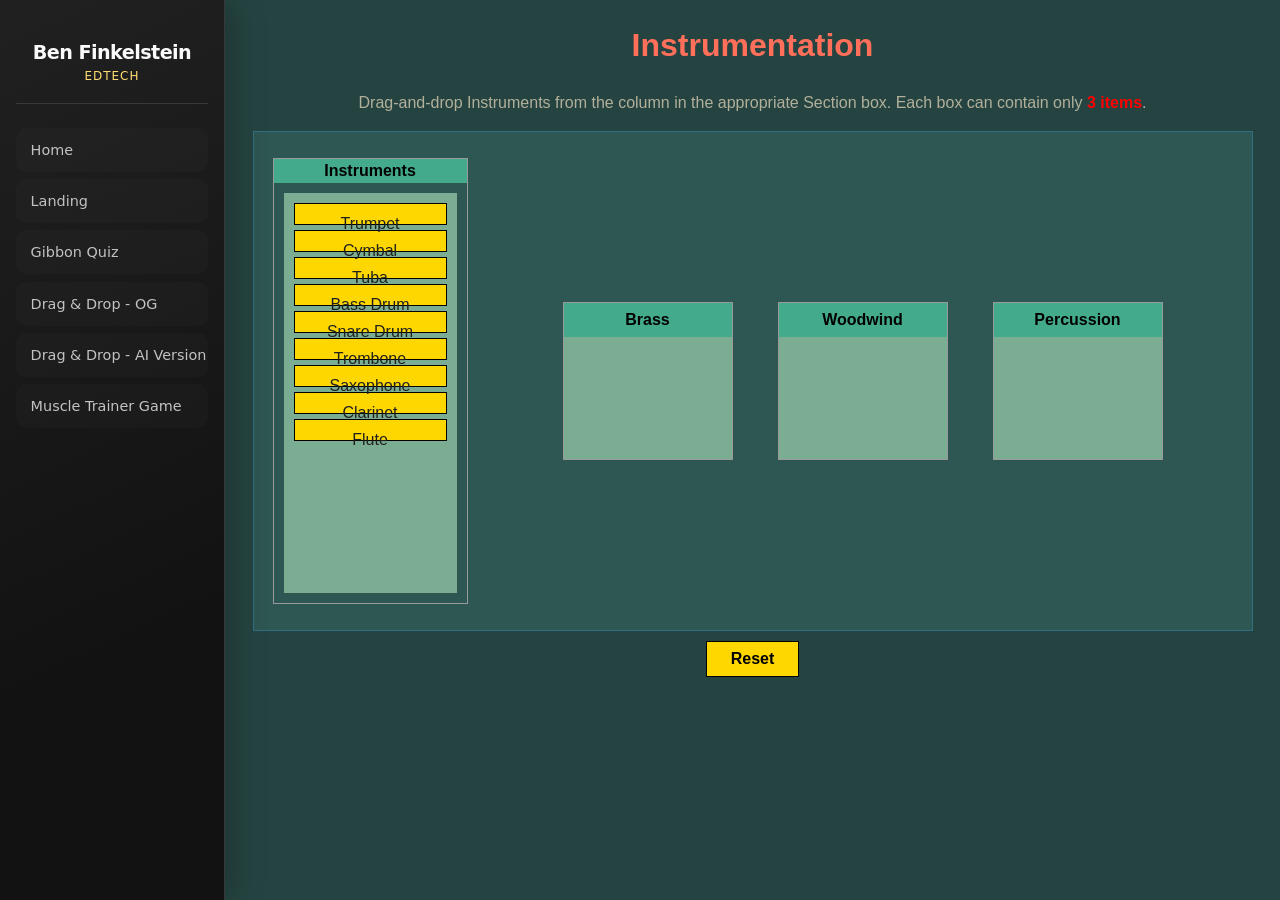
==== drag-drop/index.html @ a18f6e64 "Used chatgpt to reorganize, hope this works" ====
<!DOCTYPE HTML PUBLIC "-//W3C//DTD HTML 4.01//EN" "http://www.w3.org/TR/html4/strict.dtd">
<html>

<head>
<link rel="stylesheet" href="../style.css">
<meta http-equiv="content-type" content="text/html; charset=UTF-8">
<script src="../Sidebar.JS" defer></script>
	<title>Drag and Drop Quiz</title>
	
	 <link rel="stylesheet" href="dragdrop-container.css">
	
	
	<script type="text/javascript">
	
	/* VARIABLES YOU COULD MODIFY */
var boxSizeArray = [3,3,3,3,3,3,3];   // How many items fit in each right-column box

var arrow_offsetX = -10;
var arrow_offsetY = 0;
var arrow_offsetX_firefox = -10;
var arrow_offsetY_firefox = 0;

var verticalSpaceBetweenListItems = 12;  // Was 3: too small, clipped the 3rd item

var initShuffleItems = true;
var indicateDestionationByUseOfArrow = true;  // false = dotted drop box instead of arrow
var lockedAfterDrag = false;
/* END VARIABLES YOU COULD MODIFY */

var dragDropTopContainer = false;
var dragTimer = -1;
var dragContentObj = false;
var contentToBeDragged = false;
var contentToBeDragged_src = false;
var contentToBeDragged_next = false;
var destinationObj = false;
var dragDropIndicator = false;
var ulPositionArray = new Array();
var mouseoverObj = false;

var MSIE = navigator.userAgent.indexOf('MSIE')>=0?true:false;
var navigatorVersion = navigator.appVersion.replace(/.*?MSIE (\d\.\d).*/g,'$1')/1;
var destinationBoxes = new Array();
var indicateDestinationBox = false;

function getScrollTop(){
    return Math.max(window.pageYOffset||0, document.documentElement.scrollTop, document.body.scrollTop);
}
    
function getScrollLeft(){
    return Math.max(window.pageXOffset||0, document.documentElement.scrollLeft, document.body.scrollLeft);
}
    
function getTopPos(inputObj)
{
    return inputObj.getBoundingClientRect().top + getScrollTop();
}
    
function getLeftPos(inputObj)
{
    return inputObj.getBoundingClientRect().left + getScrollLeft();
}

function cancelEvent()
{
    return false;
}

/* Re-measure every drop zone so positions are never stale */
function updatePositions()
{
    for(var no=0;no<ulPositionArray.length;no++){
        var ul = ulPositionArray[no]['obj'];
        var r = ul.getBoundingClientRect();
        ulPositionArray[no]['left'] = r.left + getScrollLeft();
        ulPositionArray[no]['top'] = r.top + getScrollTop();
        ulPositionArray[no]['width'] = r.width;
        ulPositionArray[no]['height'] = r.height;
    }
}

function initDrag(e)    // Mouse button is pressed down on a LI
{
    if(document.all)e = event;
    if(lockedAfterDrag && this.parentNode.id!='allItems')return;
    updatePositions();

    var st = Math.max(document.body.scrollTop,document.documentElement.scrollTop);
    var sl = Math.max(document.body.scrollLeft,document.documentElement.scrollLeft);

    dragTimer = 0;
    dragContentObj.style.left = e.clientX + sl + 'px';
    dragContentObj.style.top = e.clientY + st + 'px';
    contentToBeDragged = this;
    contentToBeDragged_src = this.parentNode;
    contentToBeDragged_next = false;
    if(this.nextSibling){
        contentToBeDragged_next = this.nextSibling;
        if(!this.tagName && contentToBeDragged_next.nextSibling)contentToBeDragged_next = contentToBeDragged_next.nextSibling;
    }
    timerDrag();
    return false;
}

function everythingIsCorrect()
{
    alert('Congratulations! Everything is correct');
}

function timerDrag()
{
    if(dragTimer>=0 && dragTimer<10){
        dragTimer++;
        setTimeout(timerDrag,10);
        return;
    }
    if(dragTimer==10){
        dragContentObj.style.display='block';
        dragContentObj.appendChild(contentToBeDragged);
    }
}

function moveDragContent(e)
{
    if(dragTimer<10){
        if(contentToBeDragged){
            if(contentToBeDragged_next){
                contentToBeDragged_src.insertBefore(contentToBeDragged,contentToBeDragged_next);
            }else{
                contentToBeDragged_src.appendChild(contentToBeDragged);
            }
        }
        return;
    }
    if(document.all)e = event;
    var st = Math.max(document.body.scrollTop,document.documentElement.scrollTop);
    var sl = Math.max(document.body.scrollLeft,document.documentElement.scrollLeft);

    dragContentObj.style.left = e.clientX + sl + 'px';
    dragContentObj.style.top = e.clientY + st + 'px';

    if(mouseoverObj)mouseoverObj.className='';
    destinationObj = false;
    dragDropIndicator.style.display='none';
    if(indicateDestinationBox)indicateDestinationBox.style.display='none';
    var x = e.clientX + sl;
    var y = e.clientY + st;
    var width = dragContentObj.offsetWidth;
    var height = dragContentObj.offsetHeight;

    var tmpOffsetX = arrow_offsetX;
    var tmpOffsetY = arrow_offsetY;
    if(!document.all){
        tmpOffsetX = arrow_offsetX_firefox;
        tmpOffsetY = arrow_offsetY_firefox;
    }

    for(var no=0;no<ulPositionArray.length;no++){
        var ul_leftPos = ulPositionArray[no]['left'];
        var ul_topPos = ulPositionArray[no]['top'];
        var ul_height = ulPositionArray[no]['height'];
        var ul_width = ulPositionArray[no]['width'];

       if(x > ul_leftPos && x < (ul_leftPos + ul_width) && y > ul_topPos && y < (ul_topPos + ul_height)){
            var noExisting = ulPositionArray[no]['obj'].getElementsByTagName('LI').length;
            if(indicateDestinationBox && indicateDestinationBox.parentNode==ulPositionArray[no]['obj'])noExisting--;
            if(noExisting<boxSizeArray[no-1] || no==0){
                dragDropIndicator.style.left = ul_leftPos + tmpOffsetX + 'px';
                var subLi = ulPositionArray[no]['obj'].getElementsByTagName('LI');
                for(var liIndex=0;liIndex<subLi.length;liIndex++){
                    var tmpTop = getTopPos(subLi[liIndex]);
                    if(!indicateDestionationByUseOfArrow){
                        if(y<tmpTop){
                            destinationObj = subLi[liIndex];
                            indicateDestinationBox.style.display='block';
                            subLi[liIndex].parentNode.insertBefore(indicateDestinationBox,subLi[liIndex]);
                            break;
                        }
                    }else{
                        if(y<tmpTop){
                            destinationObj = subLi[liIndex];
                            dragDropIndicator.style.top = tmpTop + tmpOffsetY - Math.round(dragDropIndicator.clientHeight/2) + 'px';
                            dragDropIndicator.style.display='block';
                            break;
                        }
                    }
                }

                if(!indicateDestionationByUseOfArrow){
                    if(indicateDestinationBox.style.display=='none'){
                        indicateDestinationBox.style.display='block';
                        ulPositionArray[no]['obj'].appendChild(indicateDestinationBox);
                    }
                }else{
                    if(subLi.length>0 && dragDropIndicator.style.display=='none'){
                        dragDropIndicator.style.top = getTopPos(subLi[subLi.length-1]) + subLi[subLi.length-1].offsetHeight + tmpOffsetY + 'px';
                        dragDropIndicator.style.display='block';
                    }
                    if(subLi.length==0){
                        dragDropIndicator.style.top = ul_topPos + arrow_offsetY + 'px';
                        dragDropIndicator.style.display='block';
                    }
                }

                if(!destinationObj)destinationObj = ulPositionArray[no]['obj'];
                mouseoverObj = ulPositionArray[no]['obj'].parentNode;
                mouseoverObj.className='mouseover';
                return;
            }
        }
    }
}

function checkAnswers()
{
    for(var no=0;no<destinationBoxes.length;no++){
        var subLis = destinationBoxes[no].getElementsByTagName('LI');
        if(subLis.length<boxSizeArray[no])return;

        for(var no2=0;no2<subLis.length;no2++){
            if(subLis[no2].className=='wrongAnswer')return;
        }
    }
    everythingIsCorrect();
}

/* End dragging: put <LI> into a destination or back where it came from */
function dragDropEnd(e)
{
    if(dragTimer==-1)return;
    if(dragTimer<10){
        dragTimer = -1;
        return;
    }
    dragTimer = -1;
    if(document.all)e = event;
    if(destinationObj){
        var groupId = contentToBeDragged.getAttribute('groupId');
        if(!groupId)groupId = contentToBeDragged.groupId;

        var destinationToCheckOn = destinationObj;
        if(destinationObj.tagName!='UL'){
            destinationToCheckOn = destinationObj.parentNode;
        }

        var answerCheck = false;
        if(groupId == destinationToCheckOn.id){
            contentToBeDragged.className = 'correctAnswer';
            answerCheck=true;
        }else{
            contentToBeDragged.className = 'wrongAnswer';
        }
        if(destinationObj.id=='allItems' || destinationObj.parentNode.id=='allItems')contentToBeDragged.className='';

        if(destinationObj.tagName=='UL'){
            destinationObj.appendChild(contentToBeDragged);
        }else{
            destinationObj.parentNode.insertBefore(contentToBeDragged,destinationObj);
        }
        mouseoverObj.className='';
        destinationObj = false;
        dragDropIndicator.style.display='none';
        if(indicateDestinationBox){
            indicateDestinationBox.style.display='none';
            document.body.appendChild(indicateDestinationBox);
        }

        contentToBeDragged = false;

        if(answerCheck)checkAnswers();

        return;
    }
    if(contentToBeDragged_next){
        contentToBeDragged_src.insertBefore(contentToBeDragged,contentToBeDragged_next);
    }else{
        contentToBeDragged_src.appendChild(contentToBeDragged);
    }
    contentToBeDragged = false;
    dragDropIndicator.style.display='none';
    if(indicateDestinationBox){
        indicateDestinationBox.style.display='none';
        document.body.appendChild(indicateDestinationBox);
    }
    mouseoverObj = false;
}

/* Preparing data to be saved */
function saveDragDropNodes()
{
    var saveString = "";
    var uls = dragDropTopContainer.getElementsByTagName('UL');
    for(var no=0;no<uls.length;no++){
        var lis = uls[no].getElementsByTagName('LI');
        for(var no2=0;no2<lis.length;no2++){
            if(saveString.length>0)saveString = saveString + ";";
            saveString = saveString + uls[no].id + '|' + lis[no2].id;
        }
    }
    document.getElementById('saveContent').innerHTML = '<h1>Ready to save these nodes:</h1> ' + saveString.replace(/;/g,';<br>') + '<p>Format: ID of ul |(pipe) ID of li;(semicolon)</p>';
}

function initDragDropScript()
{
    dragContentObj = document.getElementById('dragContent');
    dragDropIndicator = document.getElementById('dragDropIndicator');
    dragDropTopContainer = document.getElementById('dhtmlgoodies_dragDropContainer');
    document.documentElement.onselectstart = cancelEvent;
    var listItems = dragDropTopContainer.getElementsByTagName('LI');
    var itemHeight = false;
    for(var no=0;no<listItems.length;no++){
        listItems[no].onmousedown = initDrag;
        listItems[no].onselectstart = cancelEvent;
        if(!itemHeight)itemHeight = listItems[no].offsetHeight;
        if(MSIE && navigatorVersion/1<6){
            listItems[no].style.cursor='hand';
        }
    }

    var mainContainer = document.getElementById('dhtmlgoodies_mainContainer');
    var uls = mainContainer.getElementsByTagName('UL');
    itemHeight = itemHeight + verticalSpaceBetweenListItems;
    for(var no=0;no<uls.length;no++){
        uls[no].style.height = itemHeight * boxSizeArray[no] + 'px';
        destinationBoxes[destinationBoxes.length] = uls[no];
    }

    document.documentElement.onmousemove = moveDragContent;
    document.documentElement.onmouseup = dragDropEnd;

    var ulArray = dragDropTopContainer.getElementsByTagName('UL');
    for(var no=0;no<ulArray.length;no++){
        ulPositionArray[no] = new Array();
        ulPositionArray[no]['obj'] = ulArray[no];
    }
    updatePositions();

    if(initShuffleItems){
        var allItemsObj = document.getElementById('allItems');
        var initItems = allItemsObj.getElementsByTagName('LI');

        for(var no=0;no<(initItems.length*10);no++){
            var itemIndex = Math.floor(Math.random()*initItems.length);
            allItemsObj.appendChild(initItems[itemIndex]);
        }
    }
    if(!indicateDestionationByUseOfArrow){
        indicateDestinationBox = document.createElement('LI');
        indicateDestinationBox.id = 'indicateDestination';
        indicateDestinationBox.style.display='none';
        document.body.appendChild(indicateDestinationBox);
    }
}


    function resetQuiz()
{
    var allItemsObj = document.getElementById('allItems');

    // Move every placed item back to the instruments list and clear red/green
    for(var no=0;no<destinationBoxes.length;no++){
        var placed = destinationBoxes[no].getElementsByTagName('LI');
        while(placed.length>0){
            placed[0].className = '';
            allItemsObj.appendChild(placed[0]);
        }
    }

    // Clear any leftover colors in the instruments list
    var listItems = allItemsObj.getElementsByTagName('LI');
    for(var no=0;no<listItems.length;no++){
        listItems[no].className = '';
    }

    // Clear any hover highlight or drag indicators
    if(mouseoverObj){ mouseoverObj.className = ''; mouseoverObj = false; }
    destinationObj = false;
    contentToBeDragged = false;
    dragDropIndicator.style.display = 'none';
    if(indicateDestinationBox) indicateDestinationBox.style.display = 'none';

    // Re-shuffle
    if(initShuffleItems){
        for(var no=0;no<(listItems.length*10);no++){
            var itemIndex = Math.floor(Math.random()*listItems.length);
            allItemsObj.appendChild(listItems[itemIndex]);
        }
    }

    document.getElementById('saveContent').innerHTML = '';
    updatePositions();
}

window.onload = initDragDropScript;
window.onresize = updatePositions;
	
	</script>
  
</head>
<body>
<h1 align="center">Instrumentation</h1>
<p> Drag-and-drop Instruments from the column in the appropriate Section box. Each box can contain only <span class="style1">3 items</span>. </p>
<div id="dhtmlgoodies_dragDropContainer" align='center'>
	<div id="dhtmlgoodies_listOfItems">
		<div class="">
			<p>Instruments</p>		
		<ul id="allItems">
			
		<li id="node7" groupid="box2">Flute</li><li class="" id="node15" groupid="box3">Snare Drum</li><li class="" id="node19" groupid="box1">Trumpet</li>
		<li id="node9" groupid="box1">Trombone</li><li class="" id="node10" groupid="box2">Clarinet</li><li class="" id="node8" groupid="box3">Bass Drum</li><li id="node3" groupid="box2">Saxophone</li><li id="node2" groupid="box3">Cymbal</li><li id="node16" groupid="box1">Tuba</li></ul>
		</div>
	</div>	
	<div id="dhtmlgoodies_mainContainer">
		<!-- ONE <UL> for each "room" -->
		<div class="">
			<p>Brass</p>
			<ul style="height: 72px;" id="box1">
			</ul>
		</div>
		<div class="">		
			<p>Woodwind</p>
			<ul style="height: 72px;" id="box2"></ul>
		</div>
		
		<div>
		  <p>Percussion</p>
			<ul style="height: 72px;" id="box3"></ul>
		</div>
		
		
	</div>
</div>
  
  <div id="resetWrap">
    <button type="button" id="resetBtn" onclick="resetQuiz()">Reset</button>
</div>
  
<ul id="dragContent" style="position:absolute; display:none; left:0; top:0; width:150px; margin:0; padding:0; list-style:none; z-index:1000; pointer-events:none;"></ul>
<div id="dragDropIndicator" style="position:absolute; display:none; left:0; top:0; z-index:1000;"><img src="insert.gif"></div>
<div id="saveContent"></div>
</body>
</html>
---- style.css ----
/* Site-wide theme tokens and base styles. Page stylesheets can override these. */
:root {
  color-scheme: light dark;
  --theme-bg: #f6f5f1;
  --theme-surface: #ffffff;
  --theme-text: #20211f;
  --theme-muted: #666963;
  --theme-border: #deded8;
  --theme-accent: #b4811f;
  font-family: system-ui, -apple-system, BlinkMacSystemFont, "Segoe UI", sans-serif;
}

@media (prefers-color-scheme: dark) {
  :root:not([data-theme="light"]) {
    --theme-bg: #161614;
    --theme-surface: #22221f;
    --theme-text: #f1f0eb;
    --theme-muted: #b2b1aa;
    --theme-border: #3b3b36;
    --theme-accent: #d9a441;
  }
}

:root[data-theme="light"] {
  color-scheme: light;
  --theme-bg: #f6f5f1;
  --theme-surface: #ffffff;
  --theme-text: #20211f;
  --theme-muted: #666963;
  --theme-border: #deded8;
  --theme-accent: #b4811f;
}

:root[data-theme="dark"] {
  color-scheme: dark;
  --theme-bg: #161614;
  --theme-surface: #22221f;
  --theme-text: #f1f0eb;
  --theme-muted: #b2b1aa;
  --theme-border: #3b3b36;
  --theme-accent: #d9a441;
}

*, *::before, *::after { box-sizing: border-box; }
html { color-scheme: light dark; }
body {
  margin: 0;
  background-color: var(--theme-bg);
  color: var(--theme-text);
  font-family: inherit;
  line-height: 1.5;
}
img, svg, video, canvas { max-width: 100%; }
a { color: inherit; }
---- drag-drop/dragdrop-container.css ----
body {
    font-family: Trebuchet MS, Lucida Sans Unicode, Arial, sans-serif; /* Font to use */
    background-color: #254441;
}

h1 {
    text-align: center;
    color: #FF6F59;
}

body > p {
    text-align: center;
    color: #B2B09B;
}

#footer {
    height: 30px;
    text-align: right;
    clear: both;
    padding-right: 0px;
    background-color: #317082;
    margin: 2px auto 0;
    width: 1000px;
    box-sizing: border-box;
}

#footer form {
    margin: 10px auto;
    margin-top: 2px;
}

/* Hide the empty spacer so it doesn't disrupt the layout */

#dhtmlgoodies_dragDropContainer { /* Main container for this script */
    width: 1000px;
    height: 500px;
    border: 1px solid #317082;
    background-color: #2E5652;
    -moz-user-select: none;
    margin: 10px auto;
    box-sizing: border-box;

    display: flex;
    flex-direction: row; /* Keep the two columns side by side */
    flex-wrap: nowrap;
    justify-content: center;
    align-items: Center;
    gap: 20px;
}

#dhtmlgoodies_dragDropContainer ul { /* General rules for all <ul> */
    margin: 1px auto;
    padding: 5px;
}

#dhtmlgoodies_dragDropContainer li,
#dragContent li,
li#indicateDestination { /* Movable items, i.e. <LI> */
    list-style-type: none;
    height: 15px;
    background-color: gold;
    border: 1px solid #000;
    padding: 10px;
    margin: 5px;
    cursor: pointer;
    font-size: 16px;
    line-height: 19px;
}


li#indicateDestination { /* Box indicating where content will be dropped - i.e. the one you use if you don't use arrow */
    border: 3px dotted #600000;
    background-color: #347766;
}

#dhtmlgoodies_dragDropContainer ul li.correctAnswer { /* Correctly moved item */
    background-color: green;
    color: #FFF;
}

#dhtmlgoodies_dragDropContainer ul li.wrongAnswer { /* Item moved to wrong box */
    background-color: red;
    color: #FFF;
}


/* LEFT COLUMN CSS */
div#dhtmlgoodies_listOfItems { /* Left column "Available to students" */
    flex: 0 0 200px;
    width: 200px;
    min-width: 200px;
    padding-left: 5px;
    padding-right: 0;
    box-sizing: border-box;
}

#dhtmlgoodies_listOfItems ul { /* Left(Sources) column <ul> */
    height: 400px;
    margin: 10px auto;
}

div#dhtmlgoodies_listOfItems div {
    border: 1px solid #999;
}

div#dhtmlgoodies_listOfItems div ul { /* Left column <ul> */
    margin-left: 10px; /* Space at the left of list - the arrow will be positioned there */
    margin-right: 10px; /* Uneven sides bothered me so much */
    background-color: #7BAD93;
    box-sizing: border-box;
}

#dhtmlgoodies_listOfItems div p { /* Heading above left column */
    margin: 0px;
    font-weight: bold;
    padding-left: 0px;
    background-color: #43AA8B;
    color: #000000;
    margin-bottom: 5px;
}
/* END LEFT COLUMN CSS */


#dhtmlgoodies_dragDropContainer .mouseover { /* Mouse over effect DIV box in right column */
    background-color: gold;
}

/* Right column DIV */
div#dhtmlgoodies_mainContainer {
    float: none;
    flex: 0 0 750px;
    width: 750px;
    min-width: 750px;

    display: flex;
    flex-direction: row; /* Keep the three category boxes side by side */
    flex-wrap: nowrap;
    justify-content: center;
    align-items: flex-start;
    gap: 15px;
}

/* Parent <div> of small boxes */
#dhtmlgoodies_mainContainer > div {
    float: none;
    flex: 0 0 170px;
    width: 170px;
    height: auto;
    margin: 15px;
    background-color: #7BAD93;
    border: 1px solid #999;
    box-sizing: border-box;
}

/* Heading above small boxes */
#dhtmlgoodies_mainContainer > div > p {
    display: block;
    margin: 0px;
    padding: 5px;
    font-weight: bold;
    background-color: #43AA8B;
    color: #000000;
}

/* Small box in right column, i.e. the <ul> */
#dhtmlgoodies_mainContainer > div > ul {
    display: block;
    width: auto;
    height: 100px;
    margin: 10px;
    padding: 5px;
    background-color: #7BAD93;
    box-sizing: border-box;
    overflow: hidden;
}

/* ---- HOVER / DRAG EFFECT ---- */
#dhtmlgoodies_dragDropContainer li {
    transition: transform 0.15s ease, background-color 0.15s ease, box-shadow 0.15s ease;
}

/* Hovering an item that hasn't been placed yet (placed items keep their green/red) */
#dhtmlgoodies_dragDropContainer li:not(.correctAnswer):not(.wrongAnswer):hover {
    transform: scale(1.08);
    background-color: Teal;
    color: #FFFFFF;
  border: 5px dotted gold;
    box-shadow: 0 16px 10px rgba(0, 0, 0, 0.4);
}

/* The item while it's being dragged (it can't be hovered because pointer-events is off) */
#dragContent li {
    transform: scale(1.1);
    background-color: #FF6F59;
    box-shadow: 0 6px 14px rgba(0, 0, 0, 0.5);
}

/* Placed items: enlarge on hover but keep their green/red coloring */
#dhtmlgoodies_dragDropContainer ul li.correctAnswer:hover,
#dhtmlgoodies_dragDropContainer ul li.wrongAnswer:hover {
    transform: scale(1.08);
    box-shadow: 0 16px 10px rgba(0, 0, 0, 0.4);
}

#resetWrap {
    text-align: center;
    margin: 10px auto;
}

#resetBtn {
    background-color: Gold;
    color: #000;
    border: 1px solid #000;
    padding: 8px 24px;
    font-size: 16px;
    font-family: inherit;
    font-weight: bold;
    cursor: pointer;
    transition: transform 0.15s ease, box-shadow 0.15s ease;
}

#resetBtn:hover {
    transform: scale(1.5);
    background-color: teal;
    color: gold;
    box-shadow: 0 16px 10px rgba(0, 0, 0, 0.4);
}

.style1 {
  color: red;
   font-weight: bold;
}
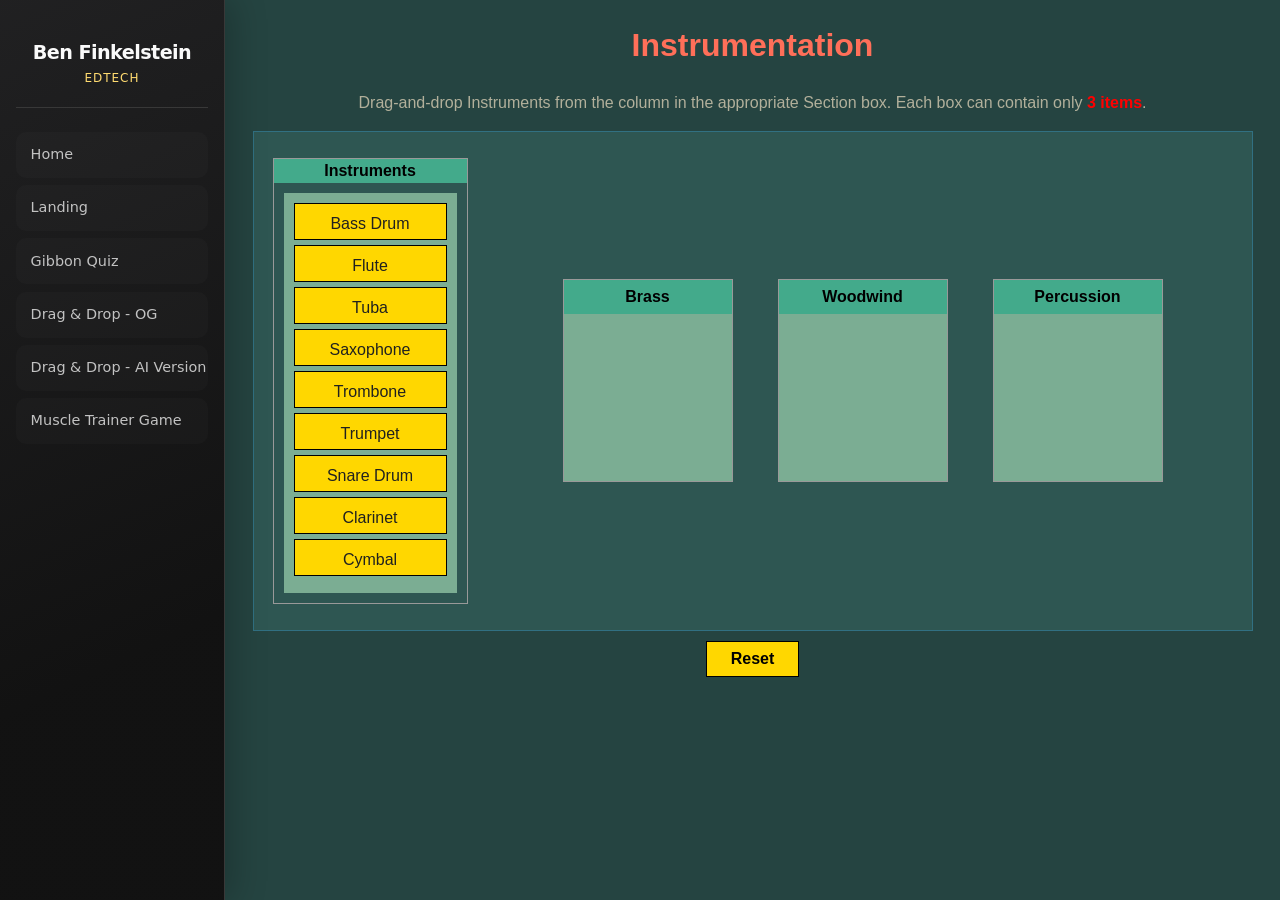
==== commit ef18ebcb: "size fix" ====
--- a/drag-drop/index.html
+++ b/drag-drop/index.html
@@ -4,6 +4,7 @@
 <head>
 <link rel="stylesheet" href="../style.css">
 <meta http-equiv="content-type" content="text/html; charset=UTF-8">
+<meta name="viewport" content="width=device-width, initial-scale=1">
 <script src="../Sidebar.JS" defer></script>
 	<title>Drag and Drop Quiz</title>
 	
@@ -439,4 +440,4 @@
 <div id="dragDropIndicator" style="position:absolute; display:none; left:0; top:0; z-index:1000;"><img src="insert.gif"></div>
 <div id="saveContent"></div>
 </body>
-</html>+</html>
--- a/drag-drop/dragdrop-container.css
+++ b/drag-drop/dragdrop-container.css
@@ -56,15 +56,19 @@
 #dhtmlgoodies_dragDropContainer li,
 #dragContent li,
 li#indicateDestination { /* Movable items, i.e. <LI> */
+    /* Preserve the original item dimensions under the site-wide border-box reset. */
+    box-sizing: content-box;
     list-style-type: none;
     height: 15px;
     background-color: gold;
+    color: charcoal;
     border: 1px solid #000;
     padding: 10px;
     margin: 5px;
     cursor: pointer;
     font-size: 16px;
     line-height: 19px;
+    text-align: center;
 }
 
 
@@ -229,4 +233,4 @@
 .style1 {
   color: red;
    font-weight: bold;
-}+}
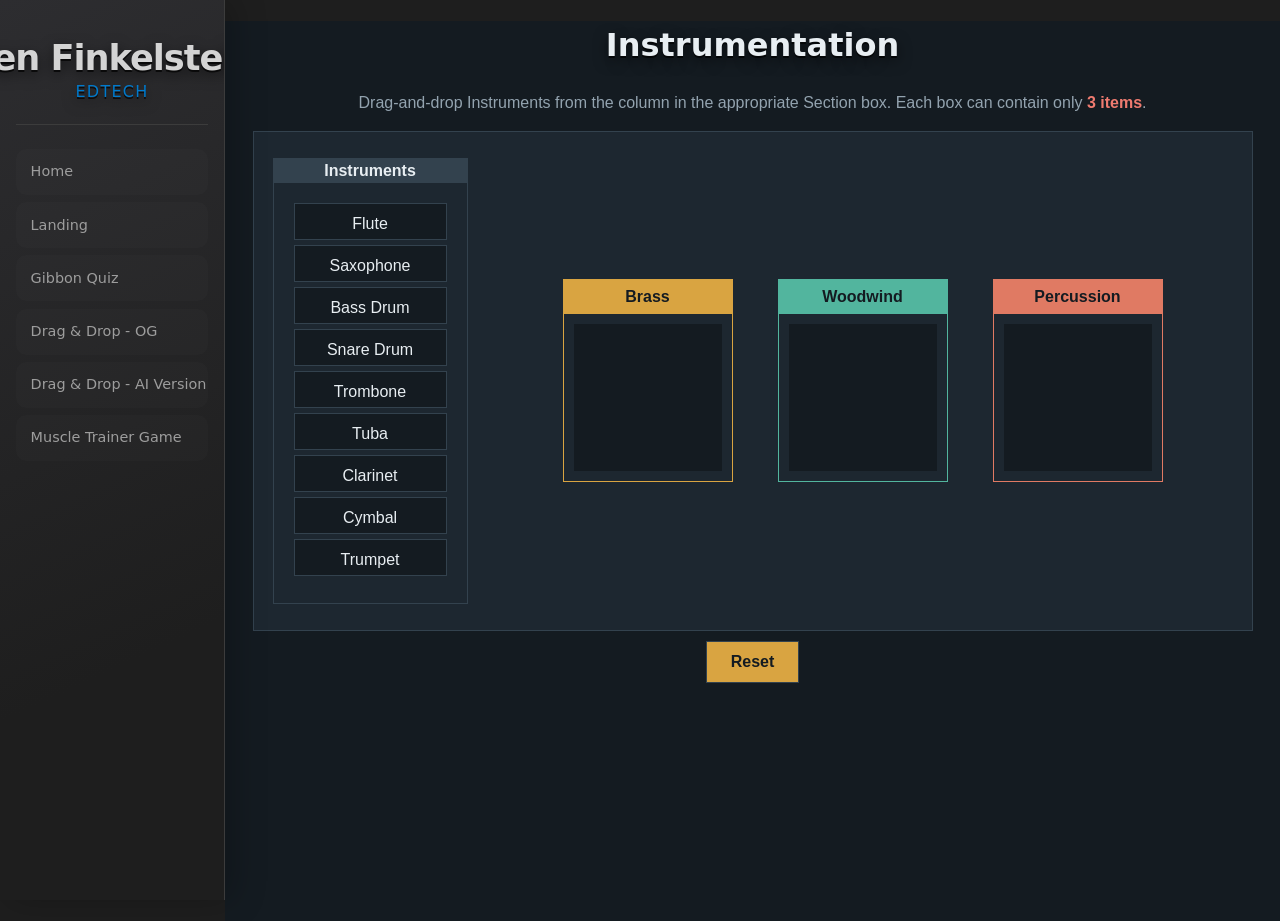
==== commit 9831e880: "fixed some visuals on the drag and drop quiz, added drag and drop quiz to projects library." ====
--- a/drag-drop/index.html
+++ b/drag-drop/index.html
@@ -16,10 +16,10 @@
 	/* VARIABLES YOU COULD MODIFY */
 var boxSizeArray = [3,3,3,3,3,3,3];   // How many items fit in each right-column box
 
-var arrow_offsetX = -10;
-var arrow_offsetY = 0;
-var arrow_offsetX_firefox = -10;
-var arrow_offsetY_firefox = 0;
+var arrow_offsetX = 4;
+var arrow_offsetY = 4;
+var arrow_offsetX_firefox = 4;
+var arrow_offsetY_firefox = 4;
 
 var verticalSpaceBetweenListItems = 12;  // Was 3: too small, clipped the 3rd item
 
@@ -437,7 +437,7 @@
 </div>
   
 <ul id="dragContent" style="position:absolute; display:none; left:0; top:0; width:150px; margin:0; padding:0; list-style:none; z-index:1000; pointer-events:none;"></ul>
-<div id="dragDropIndicator" style="position:absolute; display:none; left:0; top:0; z-index:1000;"><img src="insert.gif"></div>
+<div id="dragDropIndicator" style="position:absolute; display:none; left:0; top:0; z-index:1000;"><img src="https://www.svgrepo.com/show/425993/play.svg" alt=""></div>
 <div id="saveContent"></div>
 </body>
 </html>
--- a/style.css
+++ b/style.css
@@ -1,54 +1,69 @@
-/* Site-wide theme tokens and base styles. Page stylesheets can override these. */
-:root {
-  color-scheme: light dark;
-  --theme-bg: #f6f5f1;
-  --theme-surface: #ffffff;
-  --theme-text: #20211f;
-  --theme-muted: #666963;
-  --theme-border: #deded8;
-  --theme-accent: #b4811f;
-  font-family: system-ui, -apple-system, BlinkMacSystemFont, "Segoe UI", sans-serif;
+/*
+ * Global dark theme and formatting foundation.
+ * Page-specific stylesheets load after this file and can replace these defaults.
+ */
+
+/* Camiro display face used by global headings and the sidebar. */
+@font-face {
+  font-family: 'Camiro.ttf';
+  src: url('https://cdn.jsdelivr.net/gh/baechu-rpg/treeoflife@9f2541925e9650e1640e261ee7385f0ace465ac3/Camiro.ttf') format('truetype');
+  font-style: normal;
+  font-weight: 400;
+  font-display: swap;
 }
 
-@media (prefers-color-scheme: dark) {
-  :root:not([data-theme="light"]) {
-    --theme-bg: #161614;
-    --theme-surface: #22221f;
-    --theme-text: #f1f0eb;
-    --theme-muted: #b2b1aa;
-    --theme-border: #3b3b36;
-    --theme-accent: #d9a441;
-  }
+/* Shared dark palette and type defaults available to every page. */
+:root {
+  color-scheme: dark; /* Keep native browser controls in the dark color scheme. */
+  --theme-bg: #1e1e1e; /* VS Code Dark+ editor background. */
+  --theme-surface: #252526; /* VS Code panel and sidebar surface. */
+  --theme-text: #d4d4d4; /* VS Code default foreground text. */
+  --theme-muted: #9d9d9d; /* Muted gray derived from the Dark+ palette. */
+  --theme-border: #3c3c3c; /* VS Code panel and widget border. */
+  --theme-accent: #007acc; /* VS Code blue accent. */
+  font-family: system-ui, -apple-system, BlinkMacSystemFont, "Segoe UI", sans-serif; /* System type stack used unless a page overrides it. */
 }
 
-:root[data-theme="light"] {
-  color-scheme: light;
-  --theme-bg: #f6f5f1;
-  --theme-surface: #ffffff;
-  --theme-text: #20211f;
-  --theme-muted: #666963;
-  --theme-border: #deded8;
-  --theme-accent: #b4811f;
+/* Set the shared heading face and a layered shadow for more visual depth. */
+:where(h1, h2, h3, h4, h5, h6) {
+  font-family: 'Camiro.ttf', system-ui, sans-serif;
+  text-shadow: 0 2px 0 rgba(0, 0, 0, .7), 0 5px 14px rgba(0, 0, 0, .55);
 }
 
-:root[data-theme="dark"] {
-  color-scheme: dark;
-  --theme-bg: #161614;
-  --theme-surface: #22221f;
-  --theme-text: #f1f0eb;
-  --theme-muted: #b2b1aa;
-  --theme-border: #3b3b36;
-  --theme-accent: #d9a441;
+/* Use border-box sizing as a low-specificity default for page elements. */
+:where(*, *::before, *::after) {
+  box-sizing: border-box;
 }
 
-*, *::before, *::after { box-sizing: border-box; }
-html { color-scheme: light dark; }
-body {
+/* Provide a dark canvas and foreground as overridable document defaults. */
+:where(html) {
+  min-height: 100%;
+  background: var(--theme-bg);
+  color-scheme: dark;
+}
+
+/* Set shared body spacing, colors, and typography without outranking page CSS. */
+:where(body) {
+  min-height: 100vh;
   margin: 0;
-  background-color: var(--theme-bg);
+  background: var(--theme-bg);
   color: var(--theme-text);
   font-family: inherit;
   line-height: 1.5;
 }
-img, svg, video, canvas { max-width: 100%; }
-a { color: inherit; }
+
+/* Prevent media from overflowing its containing block by default. */
+:where(img, svg, video, canvas) {
+  max-width: 100%;
+}
+
+/* Let links inherit their surrounding text color unless a page styles them. */
+:where(a) {
+  color: inherit;
+}
+
+/* Give form controls the page's type and text color unless locally overridden. */
+:where(button, input, select, textarea) {
+  color: inherit;
+  font: inherit;
+}
--- a/drag-drop/dragdrop-container.css
+++ b/drag-drop/dragdrop-container.css
@@ -1,29 +1,56 @@
+/* Match the AI activity's dark surfaces, text, borders, and answer-state colors. */
+:root {
+    color-scheme: dark;
+    --bg: #141b21;
+    --surface: #1d2730;
+    --ink: #e8eef2;
+    --muted: #93a3af;
+    --line: #33424e;
+    --brass: #d9a441;
+    --wood: #52b59e;
+    --perc: #e07a63;
+    --good: #52b59e;
+    --bad: #ef7b70;
+}
+
+/* Set the legacy drag-and-drop page canvas, type, and base spacing. */
 body {
     font-family: Trebuchet MS, Lucida Sans Unicode, Arial, sans-serif; /* Font to use */
-    background-color: #254441;
+    background-color: var(--bg);
+    color: var(--ink);
+}
+
+/* Style the game title and short instructions above the activity. */
+h1, h2, h3, h4, h5, h6 {
+    /* Override the shared display face with a clean system UI heading stack. */
+    font-family: system-ui, -apple-system, BlinkMacSystemFont, "Segoe UI", sans-serif;
 }
 
 h1 {
     text-align: center;
-    color: #FF6F59;
-}
-
+    color: var(--ink);
+}
+
+/* Position the introductory text beneath the title. */
 body > p {
     text-align: center;
-    color: #B2B09B;
-}
-
+    color: var(--muted);
+}
+
+/* Place the game controls and footer below the matching activity columns. */
 #footer {
     height: 30px;
     text-align: right;
     clear: both;
     padding-right: 0px;
-    background-color: #317082;
+    background-color: var(--surface);
+    border-top: 1px solid var(--line);
     margin: 2px auto 0;
     width: 1000px;
     box-sizing: border-box;
 }
 
+/* Lay out the reset action and related controls in the footer. */
 #footer form {
     margin: 10px auto;
     margin-top: 2px;
@@ -34,8 +61,8 @@
 #dhtmlgoodies_dragDropContainer { /* Main container for this script */
     width: 1000px;
     height: 500px;
-    border: 1px solid #317082;
-    background-color: #2E5652;
+    border: 1px solid var(--line);
+    background-color: var(--surface);
     -moz-user-select: none;
     margin: 10px auto;
     box-sizing: border-box;
@@ -60,9 +87,9 @@
     box-sizing: content-box;
     list-style-type: none;
     height: 15px;
-    background-color: gold;
-    color: charcoal;
-    border: 1px solid #000;
+    background-color: var(--bg);
+    color: var(--ink);
+    border: 1px solid var(--line);
     padding: 10px;
     margin: 5px;
     cursor: pointer;
@@ -73,22 +100,22 @@
 
 
 li#indicateDestination { /* Box indicating where content will be dropped - i.e. the one you use if you don't use arrow */
-    border: 3px dotted #600000;
-    background-color: #347766;
+    border: 3px dotted var(--brass);
+    background-color: var(--surface);
 }
 
 #dhtmlgoodies_dragDropContainer ul li.correctAnswer { /* Correctly moved item */
-    background-color: green;
-    color: #FFF;
+    background-color: var(--good);
+    color: var(--bg);
 }
 
 #dhtmlgoodies_dragDropContainer ul li.wrongAnswer { /* Item moved to wrong box */
-    background-color: red;
-    color: #FFF;
-}
-
-
-/* LEFT COLUMN CSS */
+    background-color: var(--bad);
+    color: var(--bg);
+}
+
+
+/* Style the left column that holds the draggable prompts and answer slots. */
 div#dhtmlgoodies_listOfItems { /* Left column "Available to students" */
     flex: 0 0 200px;
     width: 200px;
@@ -104,13 +131,13 @@
 }
 
 div#dhtmlgoodies_listOfItems div {
-    border: 1px solid #999;
+    border: 1px solid var(--line);
 }
 
 div#dhtmlgoodies_listOfItems div ul { /* Left column <ul> */
     margin-left: 10px; /* Space at the left of list - the arrow will be positioned there */
     margin-right: 10px; /* Uneven sides bothered me so much */
-    background-color: #7BAD93;
+    background-color: var(--surface);
     box-sizing: border-box;
 }
 
@@ -118,18 +145,18 @@
     margin: 0px;
     font-weight: bold;
     padding-left: 0px;
-    background-color: #43AA8B;
-    color: #000000;
+    background-color: var(--line);
+    color: var(--ink);
     margin-bottom: 5px;
 }
-/* END LEFT COLUMN CSS */
+/* Finish the left-column rules before styling the destination column. */
 
 
 #dhtmlgoodies_dragDropContainer .mouseover { /* Mouse over effect DIV box in right column */
-    background-color: gold;
-}
-
-/* Right column DIV */
+    background-color: color-mix(in srgb, var(--brass) 14%, var(--surface));
+}
+
+/* Size and position the right-hand destination column. */
 div#dhtmlgoodies_mainContainer {
     float: none;
     flex: 0 0 750px;
@@ -144,77 +171,96 @@
     gap: 15px;
 }
 
-/* Parent <div> of small boxes */
+/* Assign the matching AI activity color to each destination category. */
+#dhtmlgoodies_mainContainer > div:nth-child(1) { --zone-color: var(--brass); }
+#dhtmlgoodies_mainContainer > div:nth-child(2) { --zone-color: var(--wood); }
+#dhtmlgoodies_mainContainer > div:nth-child(3) { --zone-color: var(--perc); }
+#dhtmlgoodies_mainContainer > div:nth-child(2).mouseover { background-color: color-mix(in srgb, var(--wood) 14%, var(--surface)); }
+#dhtmlgoodies_mainContainer > div:nth-child(3).mouseover { background-color: color-mix(in srgb, var(--perc) 14%, var(--surface)); }
+
+/* Arrange the smaller destination boxes inside their parent. */
 #dhtmlgoodies_mainContainer > div {
     float: none;
     flex: 0 0 170px;
     width: 170px;
     height: auto;
     margin: 15px;
-    background-color: #7BAD93;
-    border: 1px solid #999;
-    box-sizing: border-box;
-}
-
-/* Heading above small boxes */
+    background-color: var(--surface);
+    border: 1px solid var(--zone-color, var(--line));
+    box-sizing: border-box;
+}
+
+/* Style the heading above the destination boxes. */
 #dhtmlgoodies_mainContainer > div > p {
     display: block;
     margin: 0px;
     padding: 5px;
     font-weight: bold;
-    background-color: #43AA8B;
-    color: #000000;
-}
-
-/* Small box in right column, i.e. the <ul> */
+    background-color: var(--zone-color, var(--line));
+    color: var(--bg);
+}
+
+/* Style each destination list box in the right column. */
 #dhtmlgoodies_mainContainer > div > ul {
     display: block;
     width: auto;
     height: 100px;
     margin: 10px;
     padding: 5px;
-    background-color: #7BAD93;
+    background-color: var(--bg);
     box-sizing: border-box;
     overflow: hidden;
 }
 
-/* ---- HOVER / DRAG EFFECT ---- */
+/* Hover and drag states for items before and after placement. */
 #dhtmlgoodies_dragDropContainer li {
     transition: transform 0.15s ease, background-color 0.15s ease, box-shadow 0.15s ease;
 }
 
-/* Hovering an item that hasn't been placed yet (placed items keep their green/red) */
+/* Hovering an item that hasn't been placed yet (placed items keep their result colors). */
 #dhtmlgoodies_dragDropContainer li:not(.correctAnswer):not(.wrongAnswer):hover {
     transform: scale(1.08);
-    background-color: Teal;
-    color: #FFFFFF;
-  border: 5px dotted gold;
+    background-color: var(--surface);
+    color: var(--ink);
+    border: 2px dotted var(--brass);
     box-shadow: 0 16px 10px rgba(0, 0, 0, 0.4);
 }
 
 /* The item while it's being dragged (it can't be hovered because pointer-events is off) */
+/* Scale the in-progress draggable item while it is being moved. */
 #dragContent li {
     transform: scale(1.1);
-    background-color: #FF6F59;
+    background-color: var(--brass);
+    color: var(--bg);
     box-shadow: 0 6px 14px rgba(0, 0, 0, 0.5);
 }
 
-/* Placed items: enlarge on hover but keep their green/red coloring */
+/* Size the insertion marker and give it a small inset from the drop-box edges. */
+#dragDropIndicator img {
+    display: block;
+    width: 24px;
+    height: 24px;
+    max-width: none;
+    filter: brightness(0) invert(1);
+}
+
+/* Placed items: enlarge on hover but keep their correct/incorrect colors. */
 #dhtmlgoodies_dragDropContainer ul li.correctAnswer:hover,
 #dhtmlgoodies_dragDropContainer ul li.wrongAnswer:hover {
     transform: scale(1.08);
     box-shadow: 0 16px 10px rgba(0, 0, 0, 0.4);
 }
 
+/* Position the reset area and style the reset control and hover state. */
 #resetWrap {
     text-align: center;
     margin: 10px auto;
 }
 
 #resetBtn {
-    background-color: Gold;
-    color: #000;
-    border: 1px solid #000;
+    background-color: var(--brass);
+    color: var(--bg);
+    border: 1px solid var(--line);
     padding: 8px 24px;
     font-size: 16px;
     font-family: inherit;
@@ -225,12 +271,13 @@
 
 #resetBtn:hover {
     transform: scale(1.5);
-    background-color: teal;
-    color: gold;
+    background-color: var(--wood);
+    color: var(--bg);
     box-shadow: 0 16px 10px rgba(0, 0, 0, 0.4);
 }
 
+/* Apply the page's legacy utility style to elements using style1. */
 .style1 {
-  color: red;
+  color: var(--bad);
    font-weight: bold;
 }
